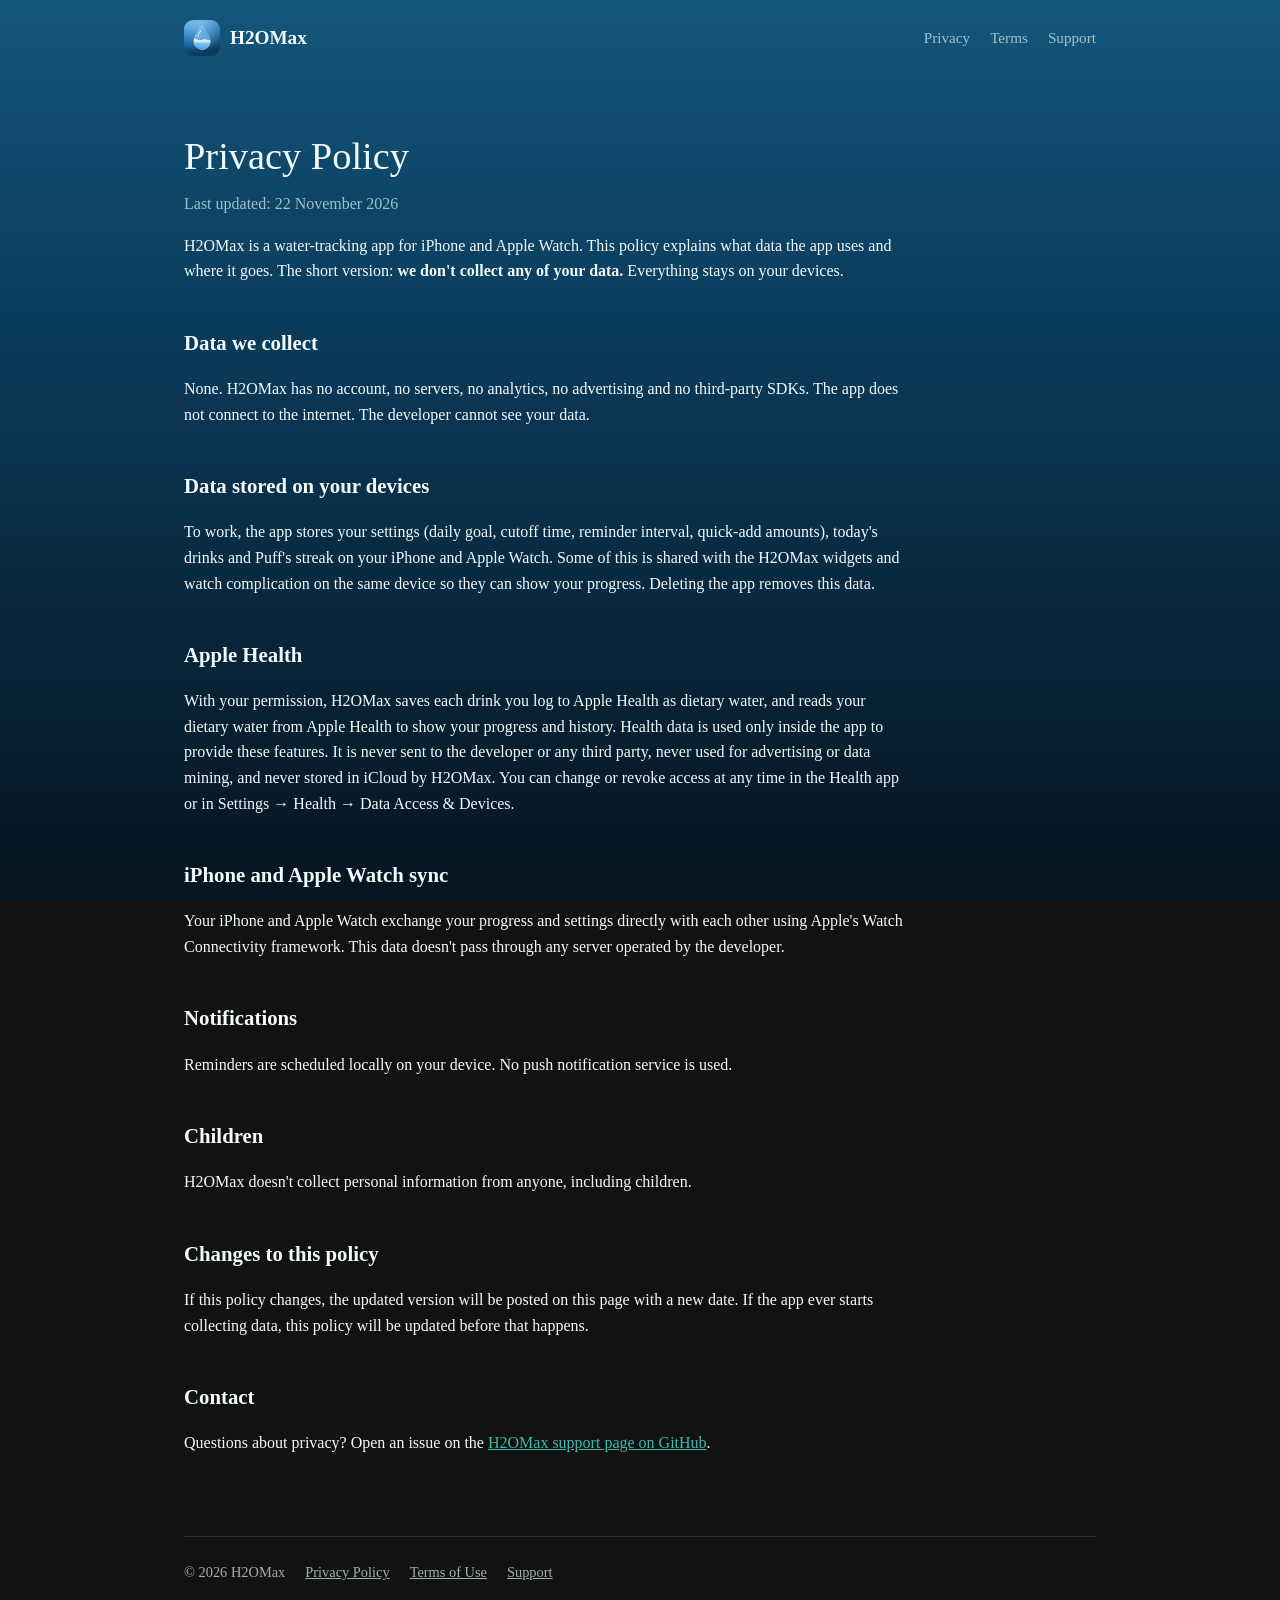
==== privacy.html @ 1ee289fc "H2OMax site: landing page, privacy policy, terms, support" ====
<!doctype html>
<html lang="en">
<head>
<meta charset="utf-8">
<meta name="viewport" content="width=device-width, initial-scale=1">
<title>Privacy Policy — H2OMax</title>
<link rel="icon" href="img/icon.png">
<link rel="stylesheet" href="style.css">
</head>
<body>
<div class="wrap">
  <nav>
    <a class="brand" href="./"><img src="img/icon.png" alt="">H2OMax</a>
    <div class="links"><a href="privacy.html">Privacy</a><a href="terms.html">Terms</a><a href="support.html">Support</a></div>
  </nav>
  <main class="doc">
    <h1>Privacy Policy</h1>
    <p class="updated">Last updated: 22 November 2026</p>

    <p>H2OMax is a water-tracking app for iPhone and Apple Watch. This policy explains what data the app uses and where it goes. The short version: <strong>we don't collect any of your data.</strong> Everything stays on your devices.</p>

    <h2>Data we collect</h2>
    <p>None. H2OMax has no account, no servers, no analytics, no advertising and no third-party SDKs. The app does not connect to the internet. The developer cannot see your data.</p>

    <h2>Data stored on your devices</h2>
    <p>To work, the app stores your settings (daily goal, cutoff time, reminder interval, quick-add amounts), today's drinks and Puff's streak on your iPhone and Apple Watch. Some of this is shared with the H2OMax widgets and watch complication on the same device so they can show your progress. Deleting the app removes this data.</p>

    <h2>Apple Health</h2>
    <p>With your permission, H2OMax saves each drink you log to Apple Health as dietary water, and reads your dietary water from Apple Health to show your progress and history. Health data is used only inside the app to provide these features. It is never sent to the developer or any third party, never used for advertising or data mining, and never stored in iCloud by H2OMax. You can change or revoke access at any time in the Health app or in Settings → Health → Data Access & Devices.</p>

    <h2>iPhone and Apple Watch sync</h2>
    <p>Your iPhone and Apple Watch exchange your progress and settings directly with each other using Apple's Watch Connectivity framework. This data doesn't pass through any server operated by the developer.</p>

    <h2>Notifications</h2>
    <p>Reminders are scheduled locally on your device. No push notification service is used.</p>

    <h2>Children</h2>
    <p>H2OMax doesn't collect personal information from anyone, including children.</p>

    <h2>Changes to this policy</h2>
    <p>If this policy changes, the updated version will be posted on this page with a new date. If the app ever starts collecting data, this policy will be updated before that happens.</p>

    <h2>Contact</h2>
    <p>Questions about privacy? Open an issue on the <a href="https://github.com/sajithdilshan/h2omax-app/issues">H2OMax support page on GitHub</a>.</p>
  </main>
  <footer>
    <span>© 2026 H2OMax</span>
    <a href="privacy.html">Privacy Policy</a><a href="terms.html">Terms of Use</a><a href="support.html">Support</a>
  </footer>
</div>
</body>
</html>
---- style.css ----
:root {
  --glacier: #DDF3F5; --lagoon: #3FB8AF; --tide: #0B3C5D; --ink: #06141F; --coral: #F08A7E;
  --text: #F2FBFC; --sub: rgba(221,243,245,.7); --line: rgba(221,243,245,.14); --card: rgba(221,243,245,.07);
  --serif: "New York", ui-serif, Georgia, serif;
}
* { box-sizing: border-box; }
html { color-scheme: dark; }
body {
  margin: 0; font-family: var(--serif); color: var(--text); line-height: 1.6;
  background: linear-gradient(180deg, #14567A 0%, var(--tide) 35%, var(--ink) 100%) fixed;
  min-height: 100vh;
}
a { color: var(--lagoon); }
.wrap { max-width: 960px; margin: 0 auto; padding: 0 24px; }
nav { display: flex; align-items: center; gap: 12px; padding: 20px 0; }
nav .brand { display: flex; align-items: center; gap: 10px; color: var(--text); text-decoration: none; font-size: 1.2rem; font-weight: 600; }
nav .brand img { width: 36px; height: 36px; border-radius: 9px; }
nav .links { margin-left: auto; display: flex; gap: 20px; font-size: .95rem; }
nav .links a { color: var(--sub); text-decoration: none; }
nav .links a:hover { color: var(--text); }
.hero { text-align: center; padding: 56px 0 32px; }
.hero img.icon { width: 120px; height: 120px; border-radius: 27px; box-shadow: 0 16px 40px -12px rgba(0,0,0,.6); }
.hero h1 { font-size: clamp(2.4rem, 6vw, 3.6rem); font-weight: 400; margin: 20px 0 12px; line-height: 1.15; letter-spacing: -.01em; }
.hero p { font-size: 1.2rem; color: var(--sub); max-width: 34em; margin: 0 auto; }
.badge { display: inline-block; margin-top: 28px; padding: 12px 22px; border-radius: 999px; background: var(--lagoon); color: var(--ink); font-weight: 600; text-decoration: none; }
.shots { display: flex; justify-content: center; align-items: flex-end; gap: 24px; padding: 32px 0; flex-wrap: wrap; }
.shots img { width: 240px; border-radius: 32px; border: 1px solid var(--line); box-shadow: 0 24px 60px -20px rgba(0,0,0,.7); }
.shots img.watch { width: 160px; border-radius: 40px; }
.features { display: grid; grid-template-columns: repeat(auto-fit, minmax(260px, 1fr)); gap: 16px; padding: 24px 0 48px; }
.card { background: var(--card); border: 1px solid var(--line); border-radius: 20px; padding: 22px; }
.card h3 { margin: 0 0 6px; font-weight: 600; font-size: 1.1rem; }
.card p { margin: 0; color: var(--sub); }
.doc { max-width: 720px; padding: 24px 0 64px; }
.doc h1 { font-weight: 400; font-size: 2.4rem; margin-bottom: 0; }
.doc .updated { color: var(--sub); margin-top: 4px; }
.doc h2 { font-size: 1.3rem; margin-top: 2em; }
footer { border-top: 1px solid var(--line); padding: 24px 0 40px; color: var(--sub); font-size: .9rem; display: flex; gap: 20px; flex-wrap: wrap; }
footer a { color: var(--sub); }
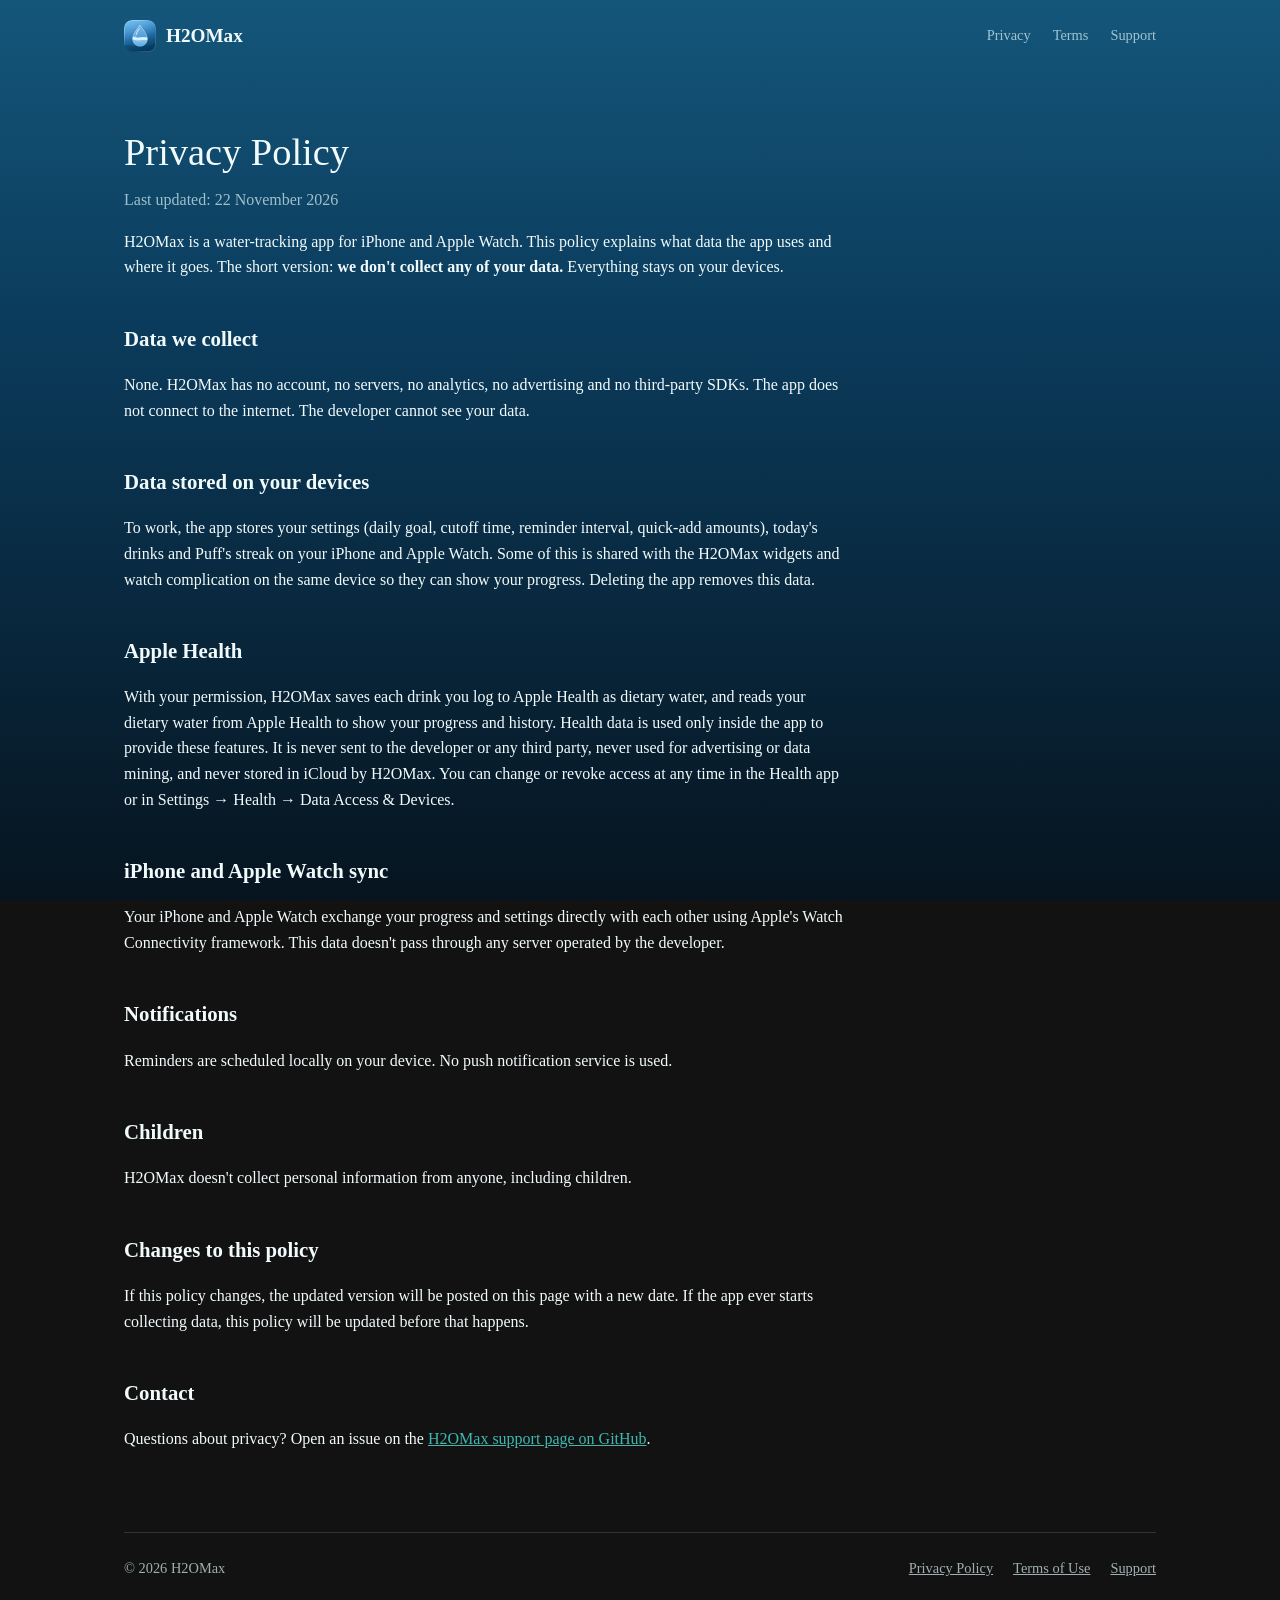
==== commit 4004ba26: "Shorter copy, glass and Puff art, dawn/noon/night step cards, right-aligned footer links" ====
--- a/privacy.html
+++ b/privacy.html
@@ -45,7 +45,7 @@
   </main>
   <footer>
     <span>© 2026 H2OMax</span>
-    <a href="privacy.html">Privacy Policy</a><a href="terms.html">Terms of Use</a><a href="support.html">Support</a>
+    <div class="legal"><a href="privacy.html">Privacy Policy</a><a href="terms.html">Terms of Use</a><a href="support.html">Support</a></div>
   </footer>
 </div>
 </body>
--- a/style.css
+++ b/style.css
@@ -1,6 +1,7 @@
 :root {
   --glacier: #DDF3F5; --lagoon: #3FB8AF; --tide: #0B3C5D; --ink: #06141F; --coral: #F08A7E;
   --text: #F2FBFC; --sub: rgba(221,243,245,.7); --line: rgba(221,243,245,.14); --card: rgba(221,243,245,.07);
+  --light: #EEF9FA; --light-ink: #0B2A3F; --light-sub: #4C6676;
   --serif: "New York", ui-serif, Georgia, serif;
 }
 * { box-sizing: border-box; }
@@ -8,31 +9,109 @@
 body {
   margin: 0; font-family: var(--serif); color: var(--text); line-height: 1.6;
   background: linear-gradient(180deg, #14567A 0%, var(--tide) 35%, var(--ink) 100%) fixed;
-  min-height: 100vh;
+  min-height: 100vh; -webkit-font-smoothing: antialiased;
 }
+body.home { background: var(--ink); }
 a { color: var(--lagoon); }
-.wrap { max-width: 960px; margin: 0 auto; padding: 0 24px; }
+img { display: block; max-width: 100%; height: auto; }
+.wrap { max-width: 1080px; margin: 0 auto; padding: 0 24px; }
+
+/* Nav: a translucent bar on the home page, plain on the documents. */
 nav { display: flex; align-items: center; gap: 12px; padding: 20px 0; }
 nav .brand { display: flex; align-items: center; gap: 10px; color: var(--text); text-decoration: none; font-size: 1.2rem; font-weight: 600; }
-nav .brand img { width: 36px; height: 36px; border-radius: 9px; }
-nav .links { margin-left: auto; display: flex; gap: 20px; font-size: .95rem; }
+nav .brand img { width: 32px; height: 32px; border-radius: 8px; }
+nav .links { margin-left: auto; display: flex; gap: 22px; font-size: .9rem; }
 nav .links a { color: var(--sub); text-decoration: none; }
 nav .links a:hover { color: var(--text); }
-.hero { text-align: center; padding: 56px 0 32px; }
-.hero img.icon { width: 120px; height: 120px; border-radius: 27px; box-shadow: 0 16px 40px -12px rgba(0,0,0,.6); }
-.hero h1 { font-size: clamp(2.4rem, 6vw, 3.6rem); font-weight: 400; margin: 20px 0 12px; line-height: 1.15; letter-spacing: -.01em; }
-.hero p { font-size: 1.2rem; color: var(--sub); max-width: 34em; margin: 0 auto; }
-.badge { display: inline-block; margin-top: 28px; padding: 12px 22px; border-radius: 999px; background: var(--lagoon); color: var(--ink); font-weight: 600; text-decoration: none; }
-.shots { display: flex; justify-content: center; align-items: flex-end; gap: 24px; padding: 32px 0; flex-wrap: wrap; }
-.shots img { width: 240px; border-radius: 32px; border: 1px solid var(--line); box-shadow: 0 24px 60px -20px rgba(0,0,0,.7); }
-.shots img.watch { width: 160px; border-radius: 40px; }
-.features { display: grid; grid-template-columns: repeat(auto-fit, minmax(260px, 1fr)); gap: 16px; padding: 24px 0 48px; }
-.card { background: var(--card); border: 1px solid var(--line); border-radius: 20px; padding: 22px; }
-.card h3 { margin: 0 0 6px; font-weight: 600; font-size: 1.1rem; }
-.card p { margin: 0; color: var(--sub); }
+.bar { position: sticky; top: 0; z-index: 10; background: rgba(6,20,31,.72); backdrop-filter: saturate(180%) blur(20px); -webkit-backdrop-filter: saturate(180%) blur(20px); border-bottom: 1px solid var(--line); }
+.bar nav { padding: 10px 0; }
+
+/* Shared section type */
+section { padding: 112px 0; }
+.eyebrow { font-size: 1rem; font-weight: 600; color: var(--lagoon); margin: 0 0 10px; }
+.headline { font-size: clamp(2.4rem, 6vw, 4.2rem); font-weight: 600; line-height: 1.06; letter-spacing: -.02em; margin: 0; }
+.lede { font-size: clamp(1.15rem, 2.2vw, 1.4rem); color: var(--sub); max-width: 36em; margin: 20px auto 0; line-height: 1.45; }
+.center { text-align: center; }
+.light { background: var(--light); color: var(--light-ink); }
+.light .lede, .light p { color: var(--light-sub); }
+.light .eyebrow { color: #24857E; }
+
+/* Hero: the day in four screenshots, dawn to night */
+.hero { padding: 96px 0 0; overflow: hidden; background: radial-gradient(120% 60% at 50% 0%, #14567A 0%, var(--tide) 40%, var(--ink) 100%); }
+.hero .icon { width: 96px; height: 96px; border-radius: 22px; margin: 0 auto 28px; box-shadow: 0 20px 50px -16px rgba(0,0,0,.7); }
+.badge { display: inline-block; margin-top: 32px; padding: 13px 26px; border-radius: 999px; background: var(--lagoon); color: var(--ink); font-weight: 600; text-decoration: none; }
+.day { display: grid; grid-template-columns: repeat(4, 1fr); gap: 28px; margin: 80px auto 0; max-width: 1180px; padding: 0 24px 112px; }
+.day figure { margin: 0; text-align: center; }
+.day figure:nth-child(odd) { transform: translateY(36px); }
+.day figcaption { margin-top: 18px; font-size: .95rem; color: var(--sub); }
+.day figcaption b { display: block; color: var(--text); font-size: 1.05rem; font-weight: 600; }
+.phone { border-radius: 13.5% / 6.2%; box-shadow: 0 40px 80px -30px rgba(0,0,0,.85), 0 0 0 1px var(--line); }
+@media (max-width: 820px) {
+  .day { display: flex; overflow-x: auto; scroll-snap-type: x mandatory; gap: 18px; padding-bottom: 72px; scrollbar-width: none; }
+  .day::-webkit-scrollbar { display: none; }
+  .day figure { flex: 0 0 62%; scroll-snap-align: center; }
+  .day figure:nth-child(odd) { transform: none; }
+}
+
+/* Paced to your day + Puff */
+.story { display: grid; grid-template-columns: 1fr 1fr; gap: 56px; margin-top: 64px; text-align: left; }
+.story h3 { font-size: 1.5rem; font-weight: 600; margin: 0 0 10px; letter-spacing: -.01em; }
+.story p { margin: 0; font-size: 1.1rem; line-height: 1.6; }
+.steps { display: grid; grid-template-columns: repeat(3, 1fr); gap: 16px; margin-top: 72px; }
+.step { background: #fff; border-radius: 24px; padding: 28px; text-align: left; box-shadow: 0 1px 2px rgba(11,42,63,.06), 0 12px 32px -18px rgba(11,42,63,.25); }
+.step .n { font-size: 2.6rem; font-weight: 300; color: #24857E; line-height: 1; }
+.step h4 { font-size: 1.15rem; margin: 14px 0 6px; font-weight: 600; color: var(--light-ink); }
+.step p { margin: 0; font-size: 1rem; }
+
+/* Apple Watch + widget */
+.devices { display: grid; grid-template-columns: 1.35fr 1fr; gap: 20px; margin-top: 64px; }
+.tile { background: linear-gradient(180deg, rgba(221,243,245,.09), rgba(221,243,245,.03)); border: 1px solid var(--line); border-radius: 32px; padding: 44px 36px 0; overflow: hidden; display: flex; flex-direction: column; }
+.tile h3 { font-size: 1.8rem; font-weight: 600; margin: 0 0 10px; letter-spacing: -.01em; }
+.tile p { margin: 0; color: var(--sub); font-size: 1.05rem; }
+.tile .art { margin-top: auto; padding-top: 40px; display: flex; justify-content: center; align-items: flex-end; gap: 18px; }
+.watch { width: 44%; max-width: 200px; border-radius: 22%; box-shadow: 0 0 0 6px #1b1f24, 0 0 0 7px #3a4048, 0 30px 60px -20px rgba(0,0,0,.8); margin-bottom: 44px; }
+.widget { width: 72%; max-width: 280px; border-radius: 24px; margin-bottom: 44px; box-shadow: 0 30px 60px -20px rgba(0,0,0,.8); }
+
+/* Health + privacy */
+.pair { display: grid; grid-template-columns: 1fr 1fr; gap: 20px; margin-top: 64px; text-align: left; }
+.pair .step { padding: 40px; }
+.pair .glyph { width: 52px; height: 52px; border-radius: 14px; display: grid; place-items: center; font-size: 1.6rem; }
+.pair h3 { font-size: 1.6rem; margin: 20px 0 8px; font-weight: 600; color: var(--light-ink); }
+.pair p { margin: 0; font-size: 1.08rem; }
+
+.cta { padding: 112px 0; }
+.cta .icon { width: 80px; height: 80px; border-radius: 18px; margin: 0 auto 24px; }
+
+@media (max-width: 820px) {
+  section { padding: 80px 0; }
+  .story, .steps, .devices, .pair { grid-template-columns: 1fr; }
+  .story { gap: 32px; }
+}
+
+/* Sections rise in as they scroll into view, where supported. */
+@media (prefers-reduced-motion: no-preference) {
+  @supports (animation-timeline: view()) {
+    .reveal { animation: rise linear both; animation-timeline: view(); animation-range: entry 0% entry 40%; }
+    @keyframes rise { from { opacity: 0; transform: translateY(40px); } }
+  }
+}
+
+/* Documents (privacy, terms, support) */
 .doc { max-width: 720px; padding: 24px 0 64px; }
 .doc h1 { font-weight: 400; font-size: 2.4rem; margin-bottom: 0; }
 .doc .updated { color: var(--sub); margin-top: 4px; }
 .doc h2 { font-size: 1.3rem; margin-top: 2em; }
 footer { border-top: 1px solid var(--line); padding: 24px 0 40px; color: var(--sub); font-size: .9rem; display: flex; gap: 20px; flex-wrap: wrap; }
 footer a { color: var(--sub); }
+footer { align-items: center; }
+footer .legal { margin-left: auto; display: flex; gap: 20px; flex-wrap: wrap; }
+
+/* Story art and themed step cards (dawn, noon, night as in the app) */
+.art-sm { width: 120px; height: 100px; margin-bottom: 18px; }
+.step .ic { width: 48px; height: 48px; display: block; }
+.step.dawn { background: linear-gradient(160deg, #F3CDB8 0%, #E9DCD2 55%, #D7E9EE 100%); color: #104668; }
+.step.noon { background: linear-gradient(160deg, #A9E2EA 0%, #CDEFF3 55%, #EEF9FA 100%); color: #0B3C5D; }
+.step.night { background: linear-gradient(160deg, #2E2A55 0%, #13203F 55%, #06141F 100%); color: var(--text); }
+.step.dawn h4, .step.noon h4 { color: inherit; }
+.step.dawn p { color: #5A5F6E; } .step.noon p { color: #3F6474; }
+.step.night h4 { color: var(--text); } .step.night p { color: var(--sub); }
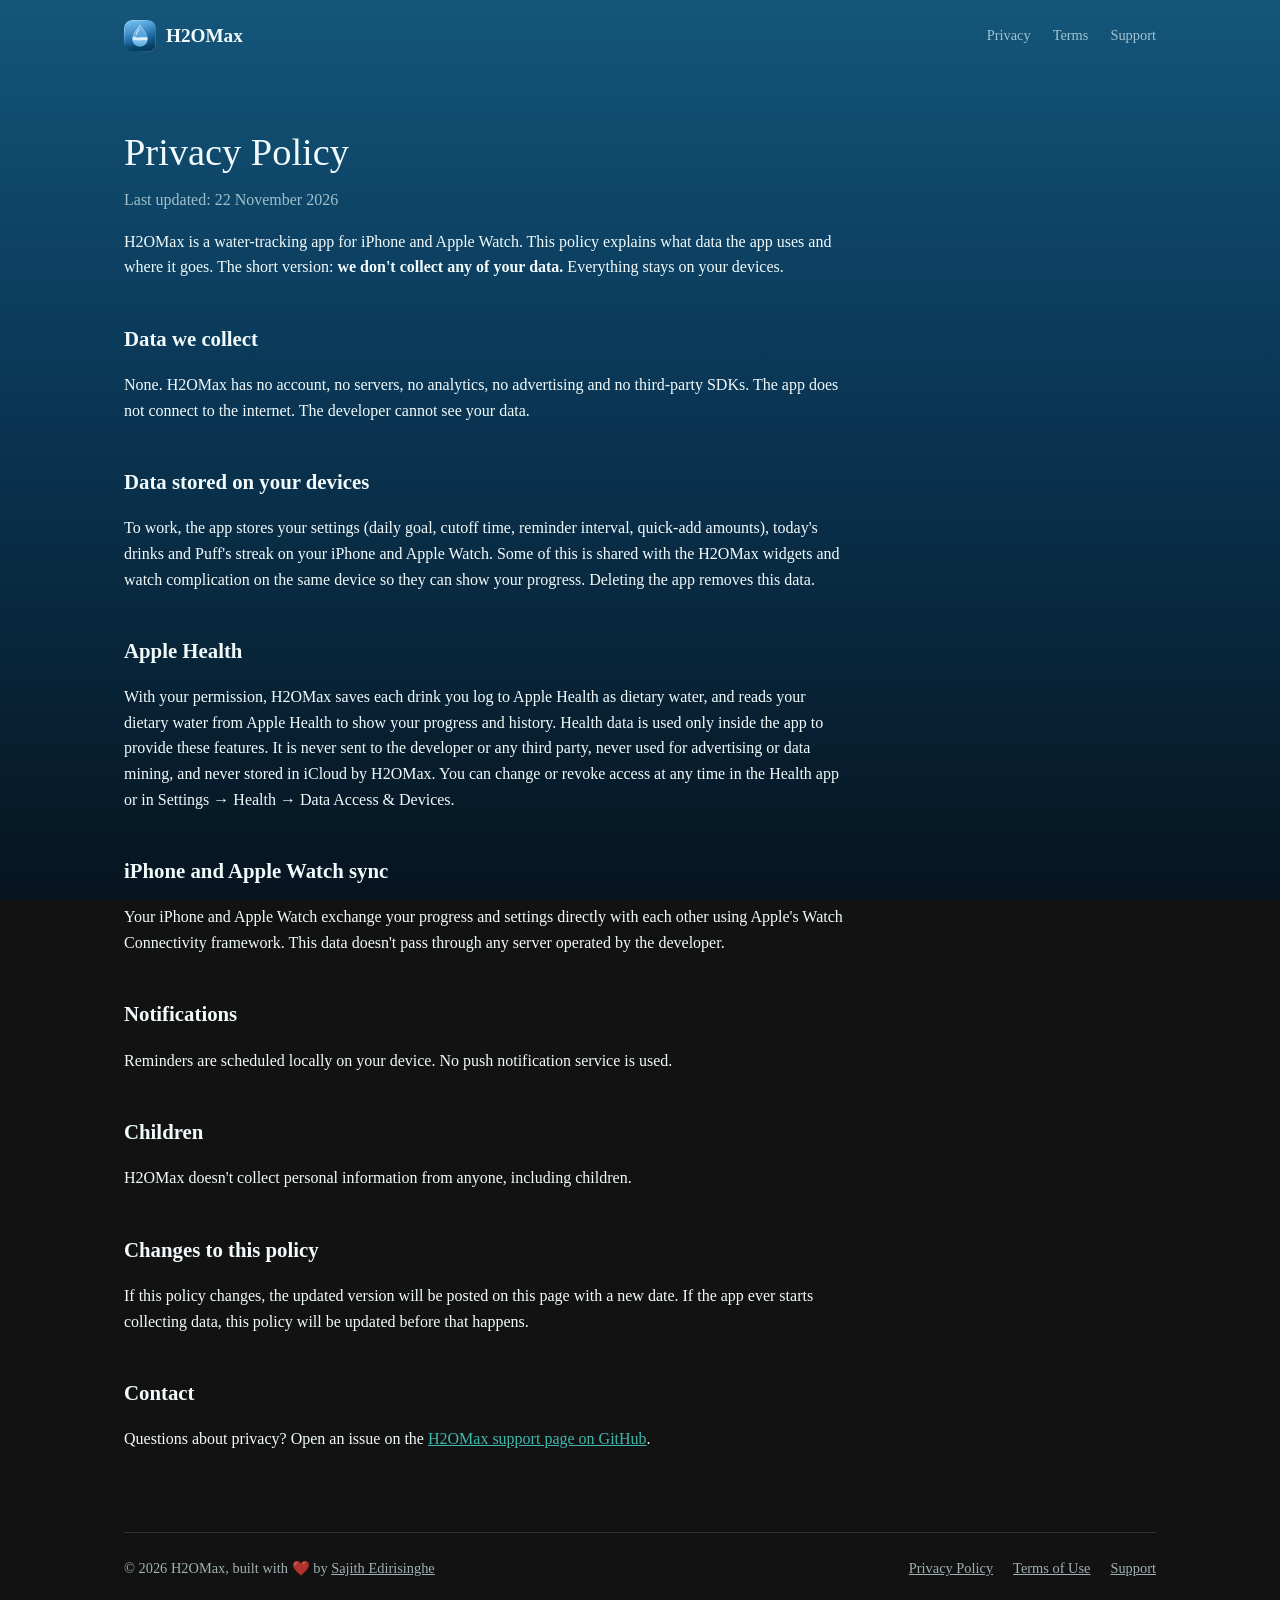
==== commit 475cc8ed: "Footer: built with love by Sajith Edirisinghe" ====
--- a/privacy.html
+++ b/privacy.html
@@ -44,7 +44,7 @@
     <p>Questions about privacy? Open an issue on the <a href="https://github.com/sajithdilshan/h2omax-app/issues">H2OMax support page on GitHub</a>.</p>
   </main>
   <footer>
-    <span>© 2026 H2OMax</span>
+    <span>© 2026 H2OMax, built with ❤️ by <a href="https://sajith.me">Sajith Edirisinghe</a></span>
     <div class="legal"><a href="privacy.html">Privacy Policy</a><a href="terms.html">Terms of Use</a><a href="support.html">Support</a></div>
   </footer>
 </div>
--- a/style.css
+++ b/style.css
@@ -42,7 +42,6 @@
 .badge { display: inline-block; margin-top: 32px; padding: 13px 26px; border-radius: 999px; background: var(--lagoon); color: var(--ink); font-weight: 600; text-decoration: none; }
 .day { display: grid; grid-template-columns: repeat(4, 1fr); gap: 28px; margin: 80px auto 0; max-width: 1180px; padding: 0 24px 112px; }
 .day figure { margin: 0; text-align: center; }
-.day figure:nth-child(odd) { transform: translateY(36px); }
 .day figcaption { margin-top: 18px; font-size: .95rem; color: var(--sub); }
 .day figcaption b { display: block; color: var(--text); font-size: 1.05rem; font-weight: 600; }
 .phone { border-radius: 13.5% / 6.2%; box-shadow: 0 40px 80px -30px rgba(0,0,0,.85), 0 0 0 1px var(--line); }
@@ -50,7 +49,6 @@
   .day { display: flex; overflow-x: auto; scroll-snap-type: x mandatory; gap: 18px; padding-bottom: 72px; scrollbar-width: none; }
   .day::-webkit-scrollbar { display: none; }
   .day figure { flex: 0 0 62%; scroll-snap-align: center; }
-  .day figure:nth-child(odd) { transform: none; }
 }
 
 /* Paced to your day + Puff */
@@ -115,3 +113,13 @@
 .step.dawn h4, .step.noon h4 { color: inherit; }
 .step.dawn p { color: #5A5F6E; } .step.noon p { color: #3F6474; }
 .step.night h4 { color: var(--text); } .step.night p { color: var(--sub); }
+
+/* Icon beside the heading, description full width below */
+.story > div, .steps .step { display: grid; grid-template-columns: auto 1fr; column-gap: 16px; align-items: center; align-content: start; }
+.story > div > p, .steps .step > p { grid-column: 1 / -1; margin-top: 14px; }
+.story .art-sm { width: 84px; height: 70px; margin: 0; }
+.story h3, .steps .step h4 { margin: 0; }
+.steps .step .ic { width: 44px; height: 44px; }
+.pair .step { display: grid; grid-template-columns: auto 1fr; column-gap: 16px; align-items: center; align-content: start; }
+.pair .step h3 { margin: 0; }
+.pair .step p { grid-column: 1 / -1; margin-top: 14px; }
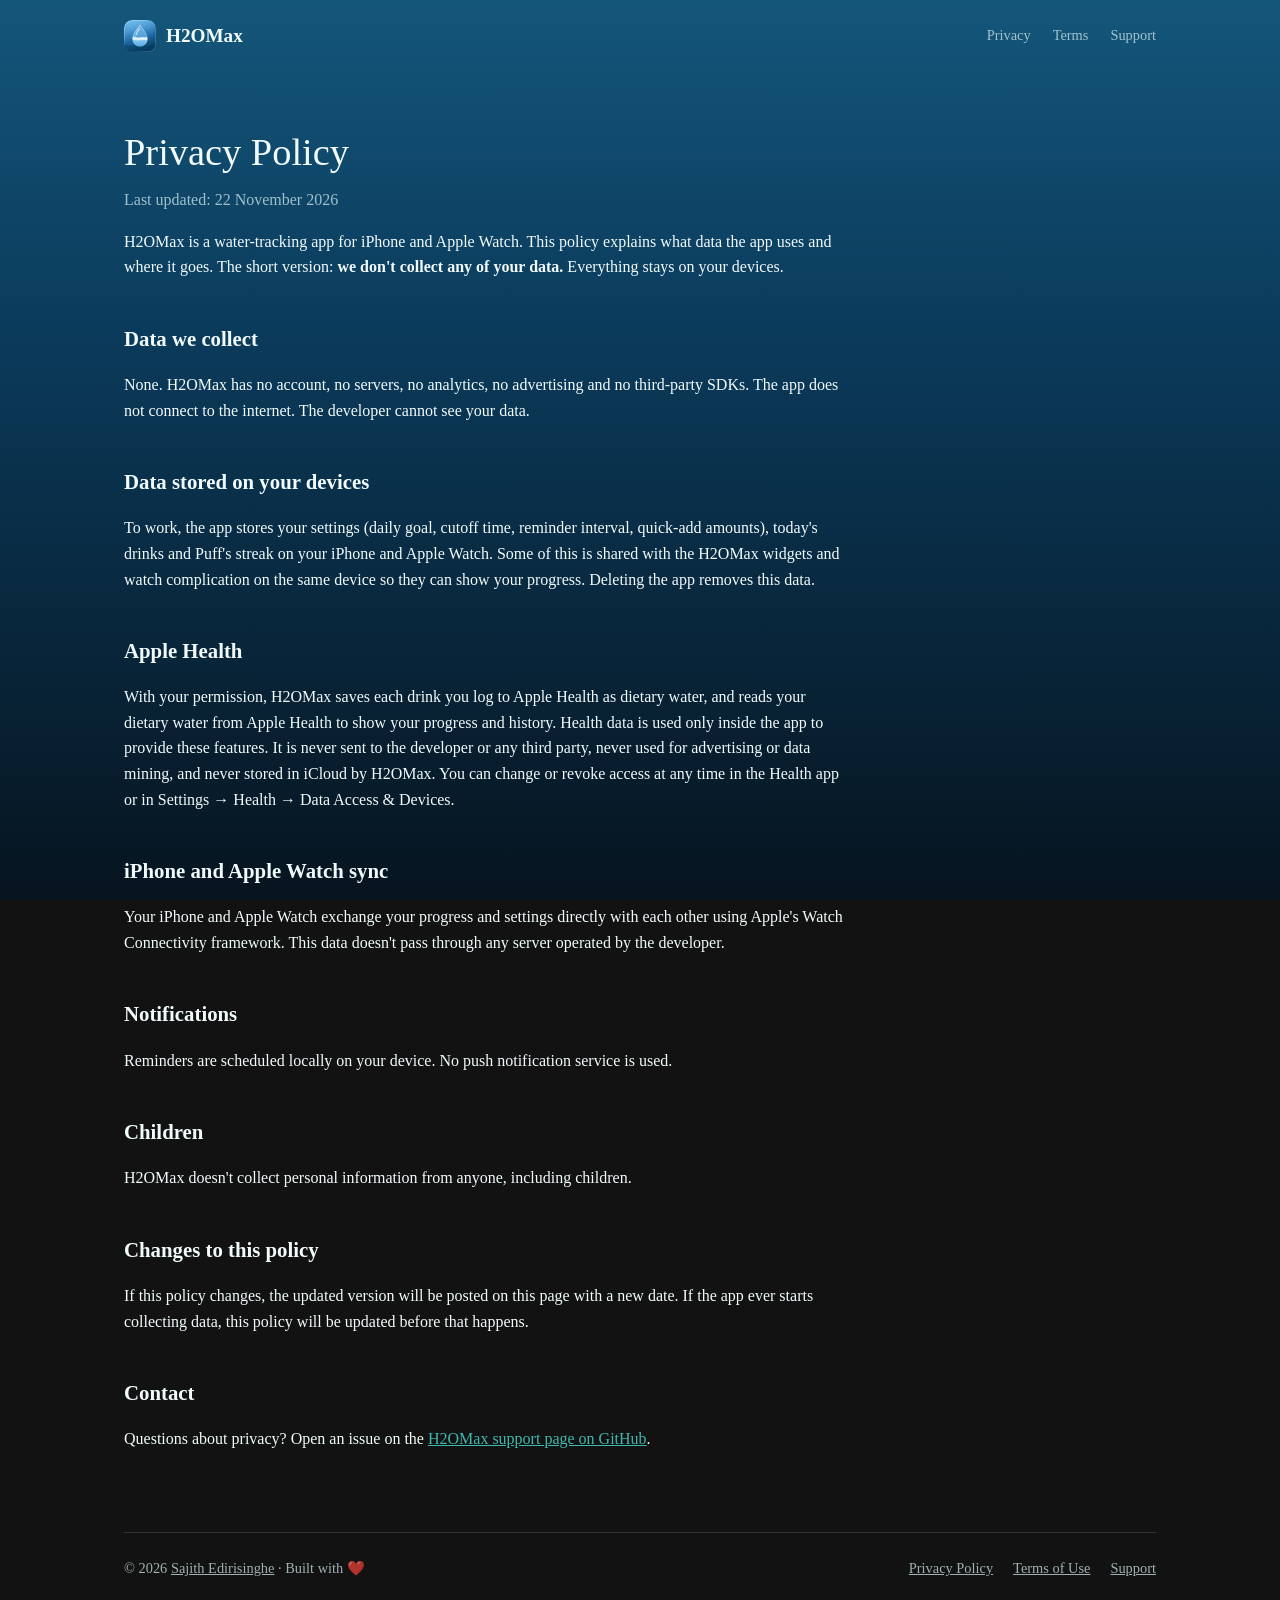
==== commit 43e84445: "Footer: copyright to Sajith Edirisinghe; stack and centre on mobile" ====
--- a/privacy.html
+++ b/privacy.html
@@ -44,7 +44,7 @@
     <p>Questions about privacy? Open an issue on the <a href="https://github.com/sajithdilshan/h2omax-app/issues">H2OMax support page on GitHub</a>.</p>
   </main>
   <footer>
-    <span>© 2026 H2OMax, built with ❤️ by <a href="https://sajith.me">Sajith Edirisinghe</a></span>
+    <span>© 2026 <a href="https://sajith.me">Sajith Edirisinghe</a> · Built with ❤️</span>
     <div class="legal"><a href="privacy.html">Privacy Policy</a><a href="terms.html">Terms of Use</a><a href="support.html">Support</a></div>
   </footer>
 </div>
--- a/style.css
+++ b/style.css
@@ -123,3 +123,7 @@
 .pair .step { display: grid; grid-template-columns: auto 1fr; column-gap: 16px; align-items: center; align-content: start; }
 .pair .step h3 { margin: 0; }
 .pair .step p { grid-column: 1 / -1; margin-top: 14px; }
+@media (max-width: 640px) {
+  footer { flex-direction: column; text-align: center; gap: 12px; }
+  footer .legal { margin-left: 0; justify-content: center; }
+}
